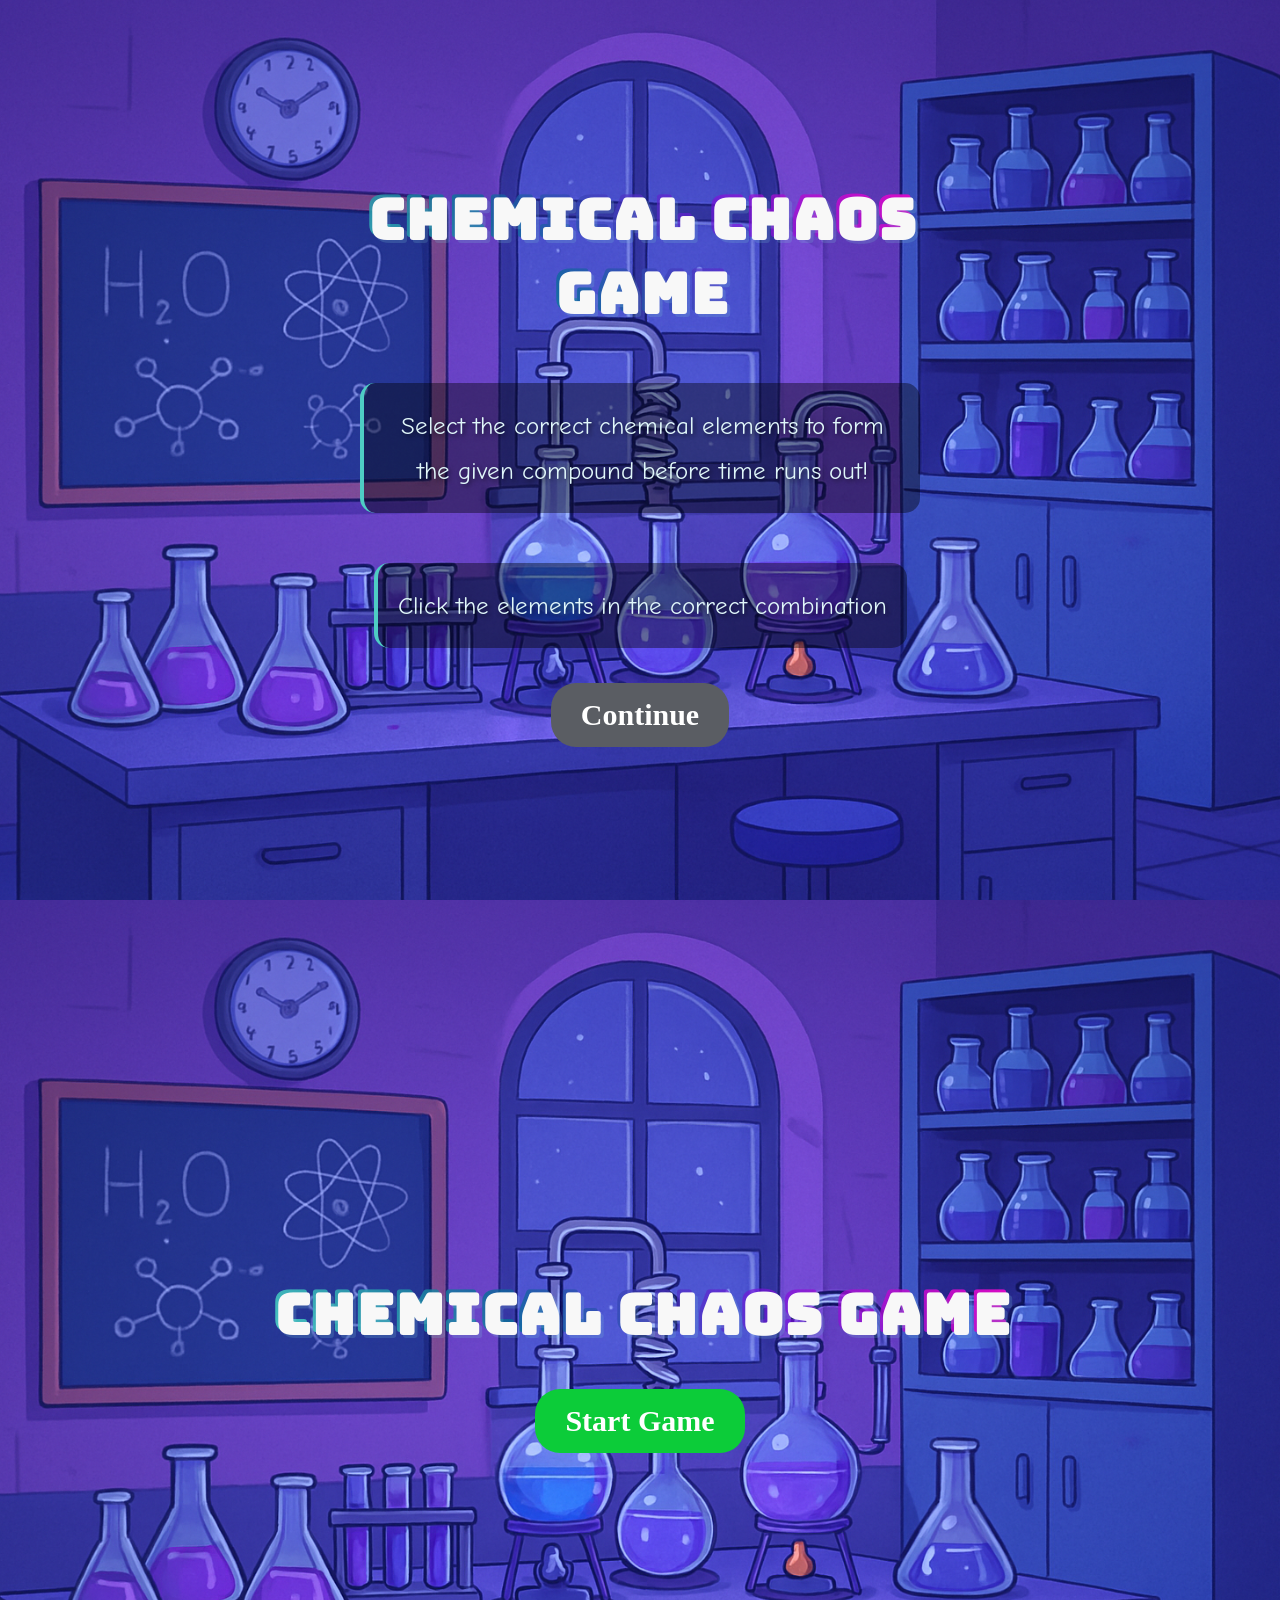
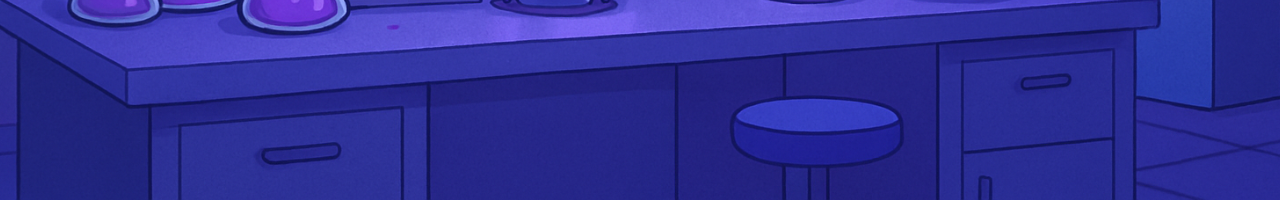
==== index.html @ 4f65115f "edit" ====
<!DOCTYPE html>
<html lang="en">

<head>
    <meta charset="UTF-8" />
    <meta name="viewport" content="width=device-width, initial-scale=1.0, maximum-scale=1.0, user-scalable=no">
    <title>Chemical Chaos Game</title>
    
    <script defer src ="./js/app.js"></script>
    <link rel="stylesheet" href="./css/style.css" />
</head>

<body>
    <div id="instructions-screen">
        <h1>Chemical Chaos Game</h1>
        <p>Select the correct chemical elements to form the given compound before time runs out!</p>
        <p>Click the elements in the correct combination</p>
        <button id="instructions-start-btn" class="pulse-button">Continue</button>
    
    </div>

    <div id="start-screen" class="hidden">
        <h1>Chemical Chaos Game</h1>
        <button id="start-btn"  class="pulse-button">Start Game</button>
    </div>

    <div id="game-screen" class="hidden">
        <div id="level-display"></div>
        <div id="timer-display"></div>
        <div id="question-box">
            <div id="question-display">Question</div>
        </div>
        <div id="options-area">
            <div id="options-container"></div>
        </div>
        <div id="result"></div>
        <div id="game-buttons">
            <button id="reset-button" class="hidden">Reset</button>
            <button id="next-level-btn" class="hidden">Next Level</button>
        </div>
            <div id=pengu>
            <img src="pengu.png" alt="eng.pengu">
        </div>
    </div>

    
</body>

</html>
---- css/style.css ----
@import url('https://fonts.googleapis.com/css2?family=Bungee&family=Orbitron:wght@400;700;900&family=Press+Start+2P&family=Audiowide&display=swap');
@import url('https://fonts.googleapis.com/css2?family=Poetsen+One&display=swap');
@import url('https://fonts.googleapis.com/css2?family=Chewy&display=swap');
@import url('https://fonts.googleapis.com/css2?family=Comic+Neue:wght@700&display=swap');

* {
    box-sizing: border-box;
    
}

body {
    margin: 0;
    font-family: Arial, sans-serif;
    background-image: url('../assets/back.png');
    background-position: center;
    background-size: cover;
    color: white;
    text-align: center;
    height: 100vh;
    overflow: hidden;
}

.hidden {
    display: none !important;
}

#instructions-screen, #start-screen, #game-screen {
    display: flex;
    flex-direction: column;
    align-items: center;
    justify-content: center;
    height: 100vh;
    padding: 20px;
}

#instructions-screen {
    background-size: cover;
    background-position: center;
    max-width: 600px;
    margin: 0 auto;
}

#instructions-screen p {
    font-family:  'Comic Neue', cursive;
    font-size: 25px;
    line-height: 1.8;
    margin: 25px 0;
    color: #e0f7fa;
    text-shadow: 2px 2px 4px rgba(0,0,0,0.5);
    background: rgba(0, 0, 0, 0.4);
    padding: 20px;
    border-radius: 15px;
    border-left: 4px solid #4ecdc4;
    animation: slideIn 0.8s ease-out;
}

#instructions-start-btn {
    background: #5a5d63;
    color: white;
    font-weight: bold;
    border: none;
    padding: 15px 30px;
    font-size: 30px;
    border-radius: 25px;
    cursor: pointer;
    margin: 10px;
    transition: all 0.3s;
}

 #start-btn {
    background: #0ccc39;
    color: white;
    font-weight: bold;
    border: none;
    padding: 15px 30px;
    font-size: 30px;
    border-radius: 25px;
    cursor: pointer;
    margin: 10px;
    transition: all 0.3s;
}

/* Game Screen Layout */
#game-screen {
    position: relative;
    padding: 20px;
}

#level-display {
    position: absolute;
    top: 90px;
    right: 33px;
    font-size: 24px;
    font-weight: bold;
    background: rgba(0, 0, 0, 0.3);
    padding: 10px 20px;
    border-radius: 10px;
}

#timer-display {
    position: absolute;
    top: 15px;
    right: 20px;
    font-size: 24px;
    font-weight: bold;
    background: rgba(0, 0, 0, 0.3);
    padding: 10px 20px;
    border-radius: 10px;
    min-width: 120px;
}


#pengu {
    position: absolute;
    top:240px;   /* تحت */
    left: 800px;    /* يمين */
    width: 120px !important;
    height: auto !important;
}

#question-display {
    font-size:30px;
    background: rgba(255, 255, 255, 0.15);
    padding: 15px 25px;
    border-radius: 12px;
    font-weight: bold;
    color: #fff;
    backdrop-filter: blur(6px);
    border: 1px solid rgba(255, 255, 255, 0.3);
    margin: 20px 0;
    max-width: 90%;
}

#options-area {
    width: 90%;
    max-width: 800px;
    height: 300px;
    border: 2px solid white;
    border-radius: 10px;
    position: relative;
    overflow: hidden;
    margin-right:250px;   
    background: rgba(255, 255, 255, 0.1);
}

#options-container {
    width: 100%;
    height: 100%;
    position: absolute;

    
}

#options-container button {
    width:250px;
    height: 75px;
    font-size: 30px;
    font-weight:bold;
    position: absolute;
    padding: 15px 25px;
    background: #35138a;
    color: white;
    border-radius: 10px;
    border: none;
    cursor: pointer;
    transition: all 0.3s;
    
    box-shadow: 0 0 15px #b889ff, 0 0 30px #8b33ff;
}

#options-container button:hover {
    background: #7c3aed;
    transform: scale(1.08);
    box-shadow: 0 0 20px #cfa8ff, 0 0 40px #a259ff;
}

#options-container button:hover {
    background: #1976D2;
    transform: scale(1.05);
}

#options-container button:disabled {
    background: #666 !important;
    cursor: not-allowed;
    transform: none !important;
}
/* nnn */

/* nnnn */
#result {
    font-size:30px;
    font-weight: bold;
    margin: 20px 0;
    min-height: 40px;
    padding: 10px;
}

#game-buttons {
    display: flex;
    gap: 20px;
    margin-top: 20px;
}

#next-level-btn, #reset-button {
    background: #4CAF50;
    color: white;
    border: none;
    padding: 12px 25px;
    font-size: 30px;
    border-radius: 25px;
    cursor: pointer;
    transition: all 0.3s;
}

#reset-button {
    font-weight: bold;
    background: #2234ff;
}

#next-level-btn:hover {
    background: #45a049;
    transform: translateY(-2px);
}

#reset-button:hover {
    background: #e64a19;
    transform: translateY(-2px);
}

button {
    cursor: pointer;
}

#instructions-screen h1, #start-screen h1 {
    font-family: 'Bungee', cursive;
    font-size: 3.5em;
    margin-bottom: 30px;
    text-transform: uppercase;
    letter-spacing: 2px;
    text-shadow: 3px 3px 0 #f8f8f8, 6px 6px 0 rgba(127, 200, 222, 0.2);
    background: linear-gradient(45deg,  #4ecdc4,#066e97c5, #7611dba9, #e30ac6);
    -webkit-background-clip: text;
    -webkit-text-fill-color: transparent;
    background-clip: text;
}

button {
  margin: 15px auto;
  font-family: "Montserrat";
  font-size: 20px;
  color: #ffffff;
  cursor: pointer;
  border-radius: 100px;
  padding: 15px 20px;
  border: 0px solid #000;   
  }

/* Initiate Auto-Pulse animations */
button.pulse-button {
  animation: borderPulse 1000ms infinite ease-out, colorShift 10000ms infinite ease-in;
}

button.pulse-button-hover {
  animation: colorShift 10000ms infinite ease-in;
}

button:hover,
button:focus {
  animation: borderPulse 1000ms infinite ease-out, colorShift 10000ms infinite ease-in, hoverShine 200ms;
}

/* Declate color shifting animation */
@keyframes colorShift {
  0%, 100% {
      background: #0045e6;
  }
  33% {
    background: #fb3e3e;
  }
  66%{
    background: #0dcc00;
  }
}

/* Declare border pulse animation */
@keyframes borderPulse {
  0% {
    box-shadow: inset 0px 0px 0px 5px rgba(255, 255, 255,.4), 0px 0px 0px 0px rgba(255,255,255,1);
  }
  100% {
    box-shadow: inset 0px 0px 0px 3px rgba(117, 117, 255,.2), 0px 0px 0px 10px rgba(255,255,255,0);
  }
}

/* Declare shine on hover animation */
@keyframes hoverShine {
  0%{
    background-image: linear-gradient(135deg, rgba(255,255,255,.4) 0%, rgba(255,255,255,0) 50%, rgba(255,255,255,0) 100%);
  }
  50%{
    background-image: linear-gradient(135deg, rgba(255,255,255,0) 0%, rgba(255,255,255,.4) 50%, rgba(255,255,255,0) 100%);
  }
  100%{
    background-image: linear-gradient(135deg, rgba(255,255,255,0) 0%, rgba(255,255,255,0) 50%, rgba(255,255,255,.4) 100%);
  }
}

#timer-display, #level-display {
    font-family: 'Orbitron', sans-serif;
    font-size: 26px;
    font-weight: 900;
    letter-spacing: 1px;
    background: rgba(0, 0, 0, 0.45);
    padding: 12px 25px;
    border-radius: 12px;
    border: 2px solid #8b33ff;
    box-shadow: 0 0 15px #a259ff, 0 0 30px #cfa8ff;
}

/* تثبيت الموقع للهاتف */
@media only screen and (max-width: 768px) {
    body {
        overflow-x: hidden;
        transform: scale(0.4);
        transform-origin: top left;
        width: 250%;
        height: 250%;
    }
    
    #instructions-screen, #start-screen, #game-screen {
        position: fixed;
        top: 0;
        left: 0;
        right: 0;
        bottom: 0;
    }
}

/* للشاشات الصغيرة جداً */
@media only screen and (max-width: 480px) {
    body {
        transform: scale(0.35);
        width: 285%;
        height: 285%;
    }
}
/* +++++++++++++++++++++++++++++++++++++ */
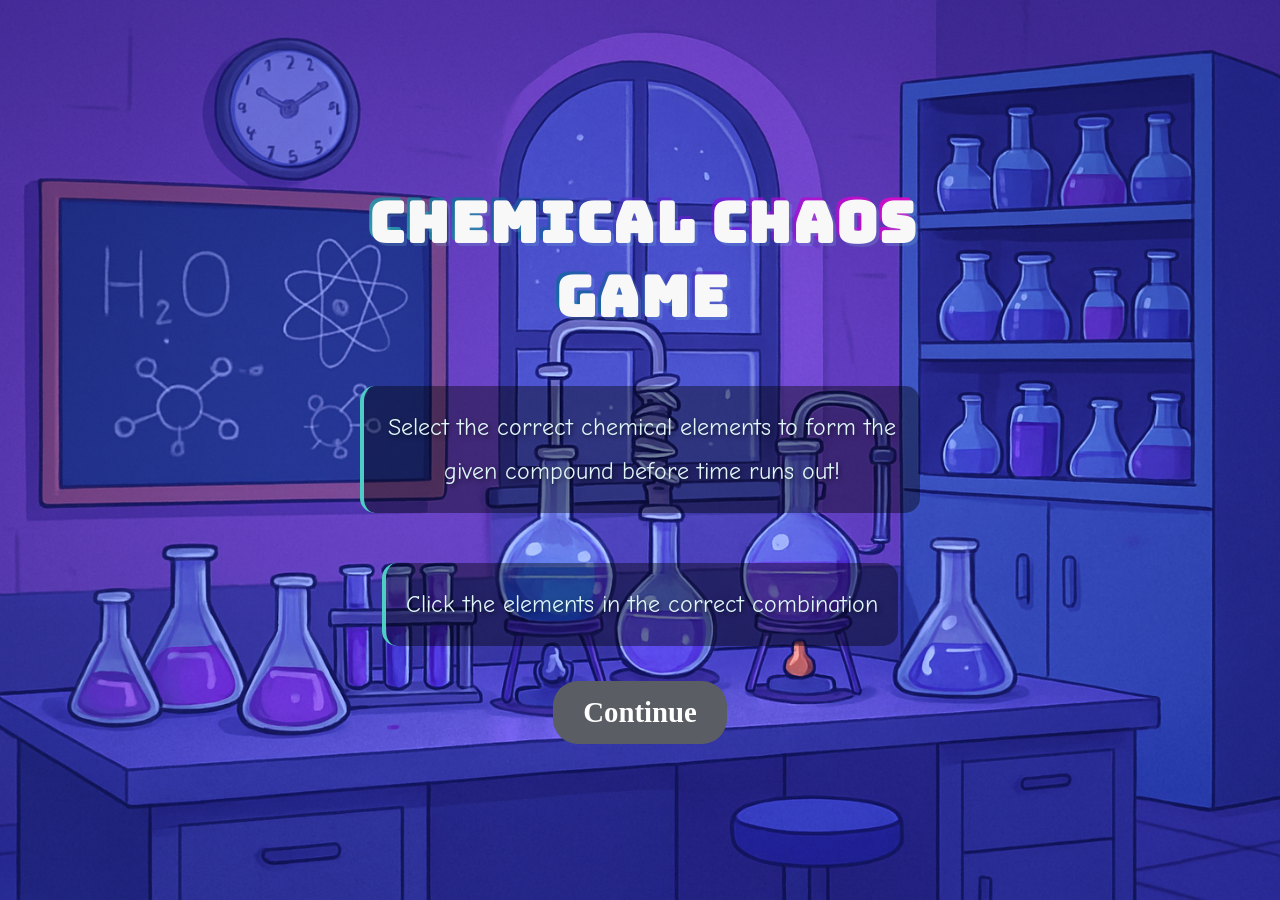
==== commit 686bc39c: "final edit" ====
--- a/index.html
+++ b/index.html
@@ -3,7 +3,7 @@
 
 <head>
     <meta charset="UTF-8" />
-    <meta name="viewport" content="width=device-width, initial-scale=1.0, maximum-scale=1.0, user-scalable=no">
+    <meta name="viewport" content="width=device-width, initial-scale=1.0">
     <title>Chemical Chaos Game</title>
     
     <script defer src ="./js/app.js"></script>
--- a/css/style.css
+++ b/css/style.css
@@ -5,7 +5,6 @@
 
 * {
     box-sizing: border-box;
-    
 }
 
 body {
@@ -14,6 +13,7 @@
     background-image: url('../assets/back.png');
     background-position: center;
     background-size: cover;
+    background-repeat: no-repeat;
     color: white;
     text-align: center;
     height: 100vh;
@@ -24,7 +24,13 @@
     display: none !important;
 }
 
-#instructions-screen, #start-screen, #game-screen {
+#instructions-screen,
+#start-screen,
+#game-screen {
+    position: absolute;
+    width: 100%;
+    top: 0;
+    left: 0;
     display: flex;
     flex-direction: column;
     align-items: center;
@@ -38,15 +44,17 @@
     background-position: center;
     max-width: 600px;
     margin: 0 auto;
+    left: 50%;
+    transform: translateX(-50%);
 }
 
 #instructions-screen p {
-    font-family:  'Comic Neue', cursive;
-    font-size: 25px;
+    font-family: 'Comic Neue', cursive;
+    font-size: 1.5rem;
     line-height: 1.8;
     margin: 25px 0;
     color: #e0f7fa;
-    text-shadow: 2px 2px 4px rgba(0,0,0,0.5);
+    text-shadow: 2px 2px 4px rgba(0, 0, 0, 0.5);
     background: rgba(0, 0, 0, 0.4);
     padding: 20px;
     border-radius: 15px;
@@ -60,20 +68,20 @@
     font-weight: bold;
     border: none;
     padding: 15px 30px;
-    font-size: 30px;
+    font-size: 1.8rem;
     border-radius: 25px;
     cursor: pointer;
     margin: 10px;
     transition: all 0.3s;
 }
 
- #start-btn {
+#start-btn {
     background: #0ccc39;
     color: white;
     font-weight: bold;
     border: none;
     padding: 15px 30px;
-    font-size: 30px;
+    font-size: 1.8rem;
     border-radius: 25px;
     cursor: pointer;
     margin: 10px;
@@ -84,13 +92,14 @@
 #game-screen {
     position: relative;
     padding: 20px;
+    width: 100%;
 }
 
 #level-display {
     position: absolute;
     top: 90px;
     right: 33px;
-    font-size: 24px;
+    font-size: 1.5rem;
     font-weight: bold;
     background: rgba(0, 0, 0, 0.3);
     padding: 10px 20px;
@@ -101,7 +110,7 @@
     position: absolute;
     top: 15px;
     right: 20px;
-    font-size: 24px;
+    font-size: 1.5rem;
     font-weight: bold;
     background: rgba(0, 0, 0, 0.3);
     padding: 10px 20px;
@@ -109,17 +118,23 @@
     min-width: 120px;
 }
 
-
 #pengu {
-    position: absolute;
-    top:240px;   /* تحت */
-    left: 800px;    /* يمين */
-    width: 120px !important;
+    position: fixed;
+    bottom: -10px;
+    right: 10px;
+    width: 500px !important;
     height: auto !important;
+    z-index: 1000;
+}
+
+#pengu img {
+    width: 100%;
+    height: auto;
+    display: block;
 }
 
 #question-display {
-    font-size:30px;
+    font-size: 1.8rem;
     background: rgba(255, 255, 255, 0.15);
     padding: 15px 25px;
     border-radius: 12px;
@@ -139,7 +154,6 @@
     border-radius: 10px;
     position: relative;
     overflow: hidden;
-    margin-right:250px;   
     background: rgba(255, 255, 255, 0.1);
 }
 
@@ -147,24 +161,21 @@
     width: 100%;
     height: 100%;
     position: absolute;
-
-    
 }
 
 #options-container button {
-    width:250px;
-    height: 75px;
-    font-size: 30px;
-    font-weight:bold;
+    width: 200px;
+    height: 60px;
+    font-size: 1.5rem;
+    font-weight: bold;
     position: absolute;
-    padding: 15px 25px;
+    padding: 10px 20px;
     background: #35138a;
     color: white;
     border-radius: 10px;
     border: none;
     cursor: pointer;
     transition: all 0.3s;
-    
     box-shadow: 0 0 15px #b889ff, 0 0 30px #8b33ff;
 }
 
@@ -174,21 +185,14 @@
     box-shadow: 0 0 20px #cfa8ff, 0 0 40px #a259ff;
 }
 
-#options-container button:hover {
-    background: #1976D2;
-    transform: scale(1.05);
-}
-
 #options-container button:disabled {
     background: #666 !important;
     cursor: not-allowed;
     transform: none !important;
 }
-/* nnn */
-
-/* nnnn */
+
 #result {
-    font-size:30px;
+    font-size: 1.8rem;
     font-weight: bold;
     margin: 20px 0;
     min-height: 40px;
@@ -199,14 +203,16 @@
     display: flex;
     gap: 20px;
     margin-top: 20px;
-}
-
-#next-level-btn, #reset-button {
+    justify-content: center;
+}
+
+#next-level-btn,
+#reset-button {
     background: #4CAF50;
     color: white;
     border: none;
     padding: 12px 25px;
-    font-size: 30px;
+    font-size: 1.8rem;
     border-radius: 25px;
     cursor: pointer;
     transition: all 0.3s;
@@ -231,83 +237,92 @@
     cursor: pointer;
 }
 
-#instructions-screen h1, #start-screen h1 {
+#instructions-screen h1,
+#start-screen h1 {
     font-family: 'Bungee', cursive;
     font-size: 3.5em;
     margin-bottom: 30px;
     text-transform: uppercase;
     letter-spacing: 2px;
     text-shadow: 3px 3px 0 #f8f8f8, 6px 6px 0 rgba(127, 200, 222, 0.2);
-    background: linear-gradient(45deg,  #4ecdc4,#066e97c5, #7611dba9, #e30ac6);
+    background: linear-gradient(45deg, #4ecdc4, #066e97c5, #7611dba9, #e30ac6);
     -webkit-background-clip: text;
     -webkit-text-fill-color: transparent;
     background-clip: text;
 }
 
 button {
-  margin: 15px auto;
-  font-family: "Montserrat";
-  font-size: 20px;
-  color: #ffffff;
-  cursor: pointer;
-  border-radius: 100px;
-  padding: 15px 20px;
-  border: 0px solid #000;   
-  }
+    margin: 15px auto;
+    font-family: "Montserrat";
+    font-size: 1.25rem;
+    color: #ffffff;
+    cursor: pointer;
+    border-radius: 100px;
+    padding: 15px 20px;
+    border: 0px solid #000;
+}
 
 /* Initiate Auto-Pulse animations */
 button.pulse-button {
-  animation: borderPulse 1000ms infinite ease-out, colorShift 10000ms infinite ease-in;
+    animation: borderPulse 1000ms infinite ease-out, colorShift 10000ms infinite ease-in;
 }
 
 button.pulse-button-hover {
-  animation: colorShift 10000ms infinite ease-in;
+    animation: colorShift 10000ms infinite ease-in;
 }
 
 button:hover,
 button:focus {
-  animation: borderPulse 1000ms infinite ease-out, colorShift 10000ms infinite ease-in, hoverShine 200ms;
-}
-
-/* Declate color shifting animation */
+    animation: borderPulse 1000ms infinite ease-out, colorShift 10000ms infinite ease-in, hoverShine 200ms;
+}
+
+/* Declare color shifting animation */
 @keyframes colorShift {
-  0%, 100% {
-      background: #0045e6;
-  }
-  33% {
-    background: #fb3e3e;
-  }
-  66%{
-    background: #0dcc00;
-  }
+
+    0%,
+    100% {
+        background: #0045e6;
+    }
+
+    33% {
+        background: #fb3e3e;
+    }
+
+    66% {
+        background: #0dcc00;
+    }
 }
 
 /* Declare border pulse animation */
 @keyframes borderPulse {
-  0% {
-    box-shadow: inset 0px 0px 0px 5px rgba(255, 255, 255,.4), 0px 0px 0px 0px rgba(255,255,255,1);
-  }
-  100% {
-    box-shadow: inset 0px 0px 0px 3px rgba(117, 117, 255,.2), 0px 0px 0px 10px rgba(255,255,255,0);
-  }
+    0% {
+        box-shadow: inset 0px 0px 0px 5px rgba(255, 255, 255, .4), 0px 0px 0px 0px rgba(255, 255, 255, 1);
+    }
+
+    100% {
+        box-shadow: inset 0px 0px 0px 3px rgba(117, 117, 255, .2), 0px 0px 0px 10px rgba(255, 255, 255, 0);
+    }
 }
 
 /* Declare shine on hover animation */
 @keyframes hoverShine {
-  0%{
-    background-image: linear-gradient(135deg, rgba(255,255,255,.4) 0%, rgba(255,255,255,0) 50%, rgba(255,255,255,0) 100%);
-  }
-  50%{
-    background-image: linear-gradient(135deg, rgba(255,255,255,0) 0%, rgba(255,255,255,.4) 50%, rgba(255,255,255,0) 100%);
-  }
-  100%{
-    background-image: linear-gradient(135deg, rgba(255,255,255,0) 0%, rgba(255,255,255,0) 50%, rgba(255,255,255,.4) 100%);
-  }
-}
-
-#timer-display, #level-display {
+    0% {
+        background-image: linear-gradient(135deg, rgba(255, 255, 255, .4) 0%, rgba(255, 255, 255, 0) 50%, rgba(255, 255, 255, 0) 100%);
+    }
+
+    50% {
+        background-image: linear-gradient(135deg, rgba(255, 255, 255, 0) 0%, rgba(255, 255, 255, .4) 50%, rgba(255, 255, 255, 0) 100%);
+    }
+
+    100% {
+        background-image: linear-gradient(135deg, rgba(255, 255, 255, 0) 0%, rgba(255, 255, 255, 0) 50%, rgba(255, 255, 255, .4) 100%);
+    }
+}
+
+#timer-display,
+#level-display {
     font-family: 'Orbitron', sans-serif;
-    font-size: 26px;
+    font-size: 1.6rem;
     font-weight: 900;
     letter-spacing: 1px;
     background: rgba(0, 0, 0, 0.45);
@@ -317,31 +332,134 @@
     box-shadow: 0 0 15px #a259ff, 0 0 30px #cfa8ff;
 }
 
-/* تثبيت الموقع للهاتف */
 @media only screen and (max-width: 768px) {
     body {
-        overflow-x: hidden;
-        transform: scale(0.4);
-        transform-origin: top left;
-        width: 250%;
-        height: 250%;
-    }
-    
-    #instructions-screen, #start-screen, #game-screen {
-        position: fixed;
-        top: 0;
-        left: 0;
-        right: 0;
-        bottom: 0;
-    }
-}
-
-/* للشاشات الصغيرة جداً */
+        overflow: hidden;
+    }
+
+    #instructions-screen h1,
+    #start-screen h1 {
+        font-size: 2.5em;
+    }
+
+    #instructions-screen {
+        width: 100%;
+        max-width: 100%;
+        padding: 20px;
+    }
+
+    #instructions-screen p {
+        font-size: 1.2rem;
+        padding: 15px;
+        margin: 15px 0;
+    }
+
+    #pengu {
+        width: 80px !important;
+        bottom:-10px;
+        right: 5px;
+    }
+
+    #options-area {
+        margin-right: 0;
+        height: 400px;
+        width:100%;
+        
+    }
+
+    #options-container button {
+        width: 150px;
+        height: 50px;
+        font-size: 1.2rem;
+        padding: 5px 10px;
+    }
+
+    #level-display {
+        top: 80px;
+        right: 10px;
+        left: auto;
+        font-size: 1.2rem;
+        padding: 8px 15px;
+    }
+
+    #timer-display {
+        top: 10px;
+        right: 10px;
+        font-size: 1.2rem;
+        padding: 8px 15px;
+        min-width: 100px;
+    }
+
+    #question-display {
+        font-size: 1.3rem;
+        padding: 12px 18px;
+        margin: 15px 10px;
+    }
+
+    #result {
+        font-size: 1.4rem;
+    }
+
+    #game-buttons {
+        flex-direction: column;
+        align-items: center;
+        gap: 10px;
+    }
+
+    #next-level-btn,
+    #reset-button {
+        font-size: 1.4rem;
+        padding: 10px 20px;
+    }
+}
+
 @media only screen and (max-width: 480px) {
-    body {
-        transform: scale(0.35);
-        width: 285%;
-        height: 285%;
-    }
-}
-/* +++++++++++++++++++++++++++++++++++++ */+
+    #instructions-screen h1,
+    #start-screen h1 {
+        font-size: 2em;
+    }
+
+    #instructions-screen p {
+        font-size: 1rem;
+        padding: 12px;
+    }
+
+    #instructions-start-btn,
+    #start-btn {
+        font-size: 1.4rem;
+        padding: 12px 25px;
+    }
+
+    #pengu {
+        width: 60px !important;
+        bottom: 5px;
+        right: 5px;
+    }
+
+    #options-area {
+        height: 350px;
+        width: 95%;
+    }
+
+    #options-container button {
+        width: 120px;
+        height: 40px;
+        font-size: 1rem;
+    }
+
+    #question-display {
+        font-size: 1.1rem;
+        padding: 10px 15px;
+    }
+
+    #result {
+        font-size: 1.2rem;
+    }
+
+    #level-display,
+    #timer-display {
+        font-size: 1rem;
+        padding: 6px 12px;
+    }
+}
